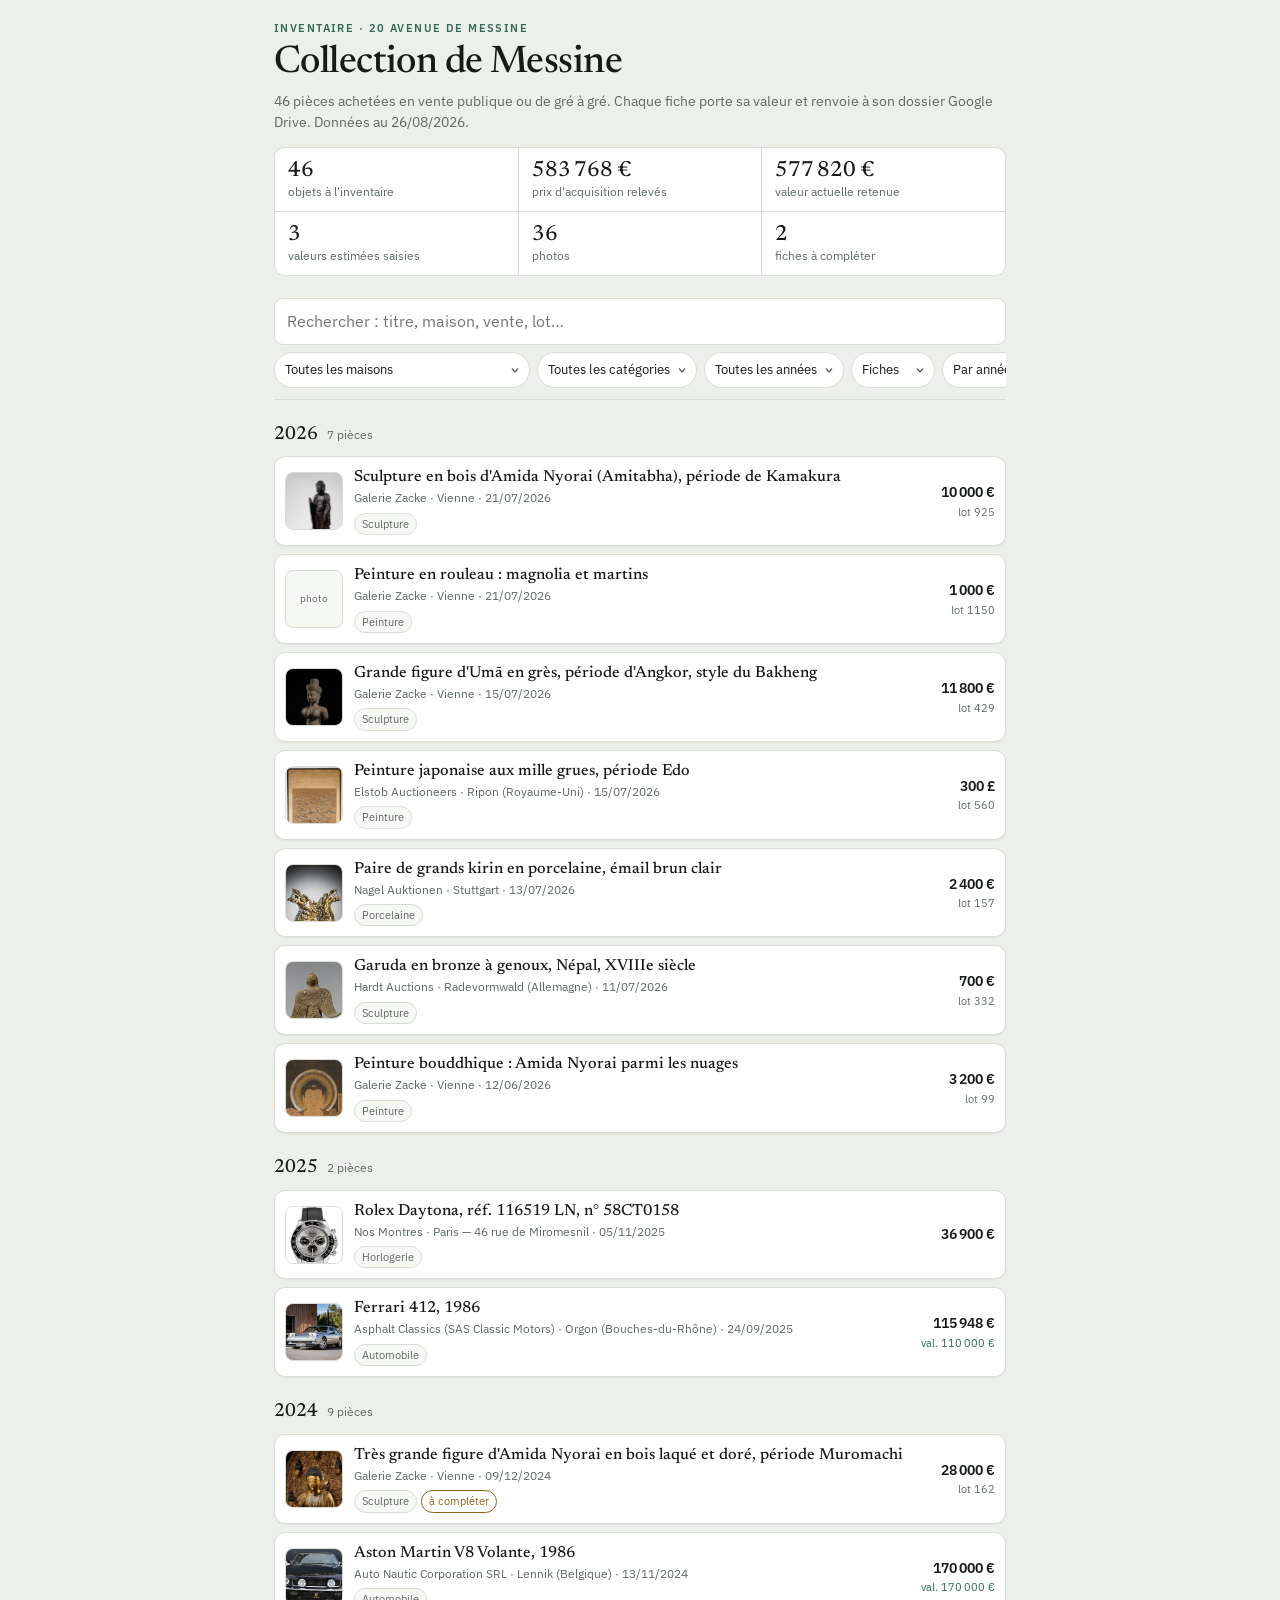
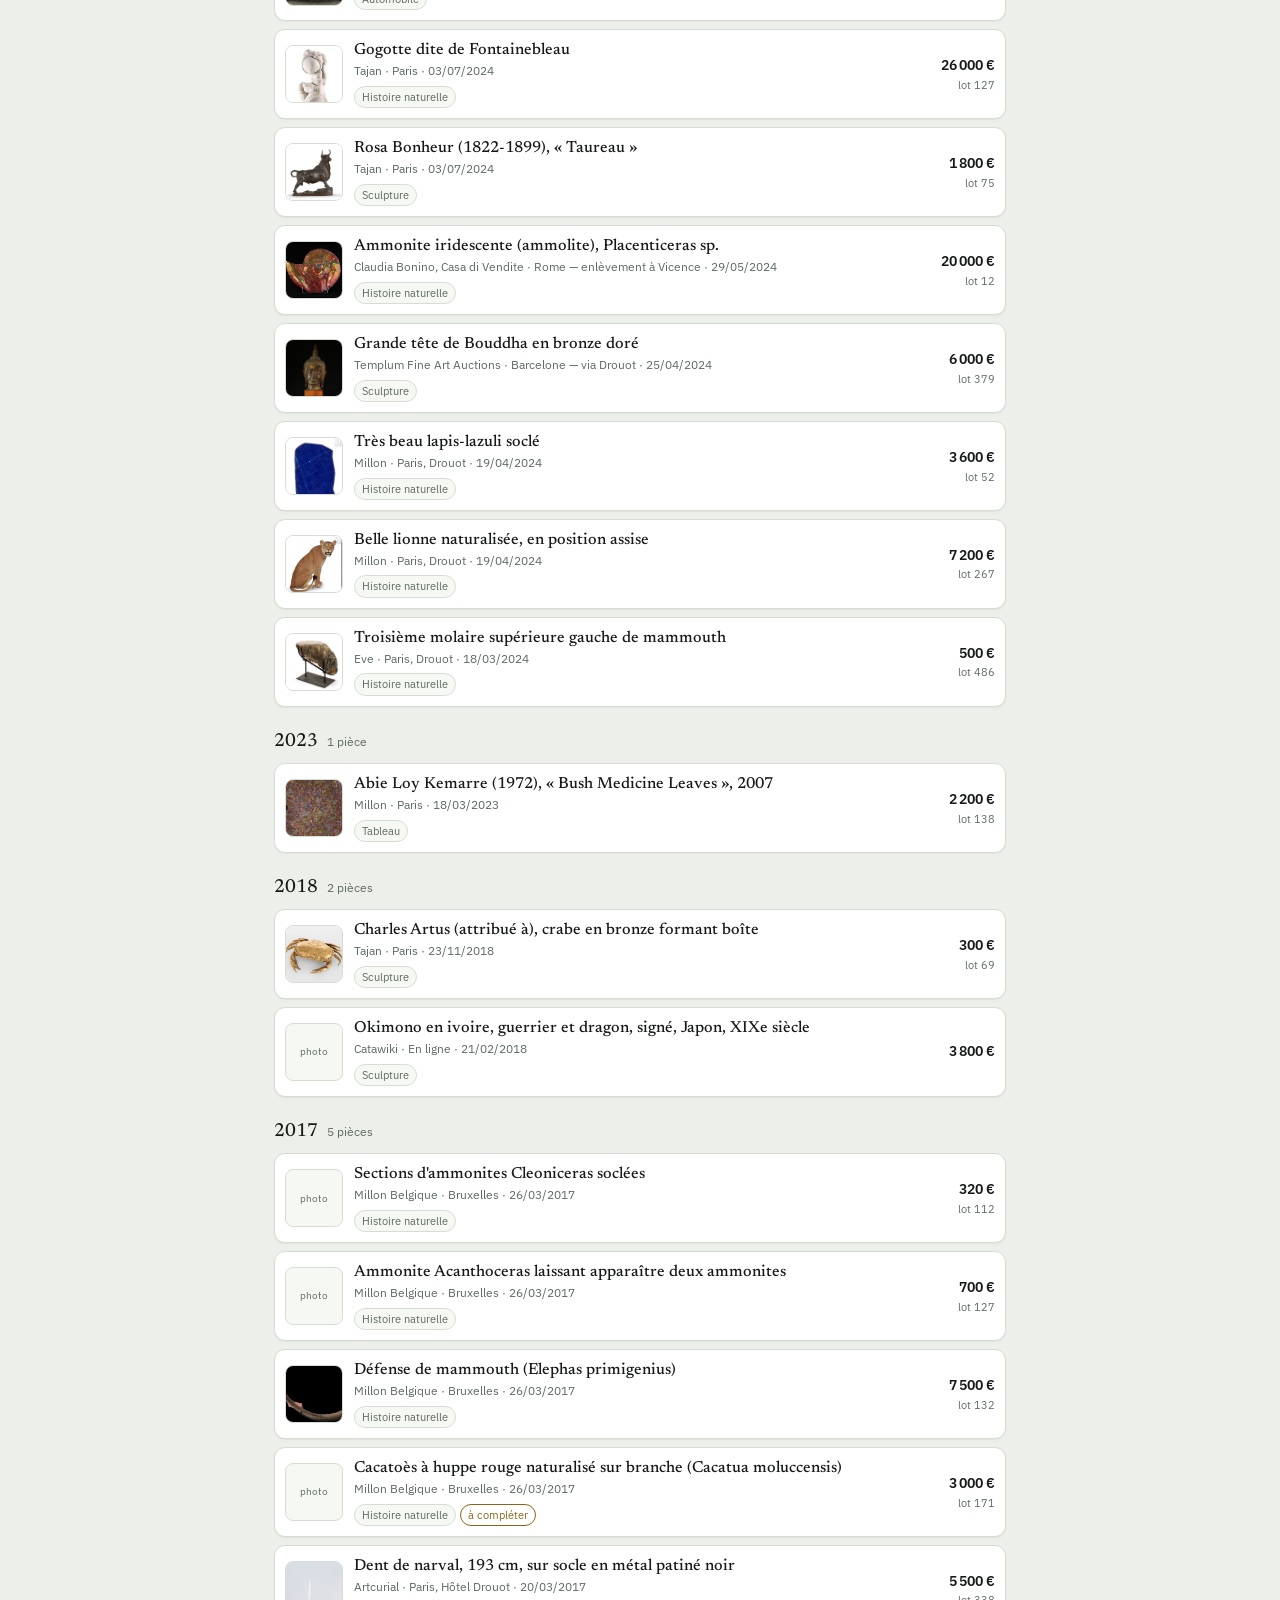
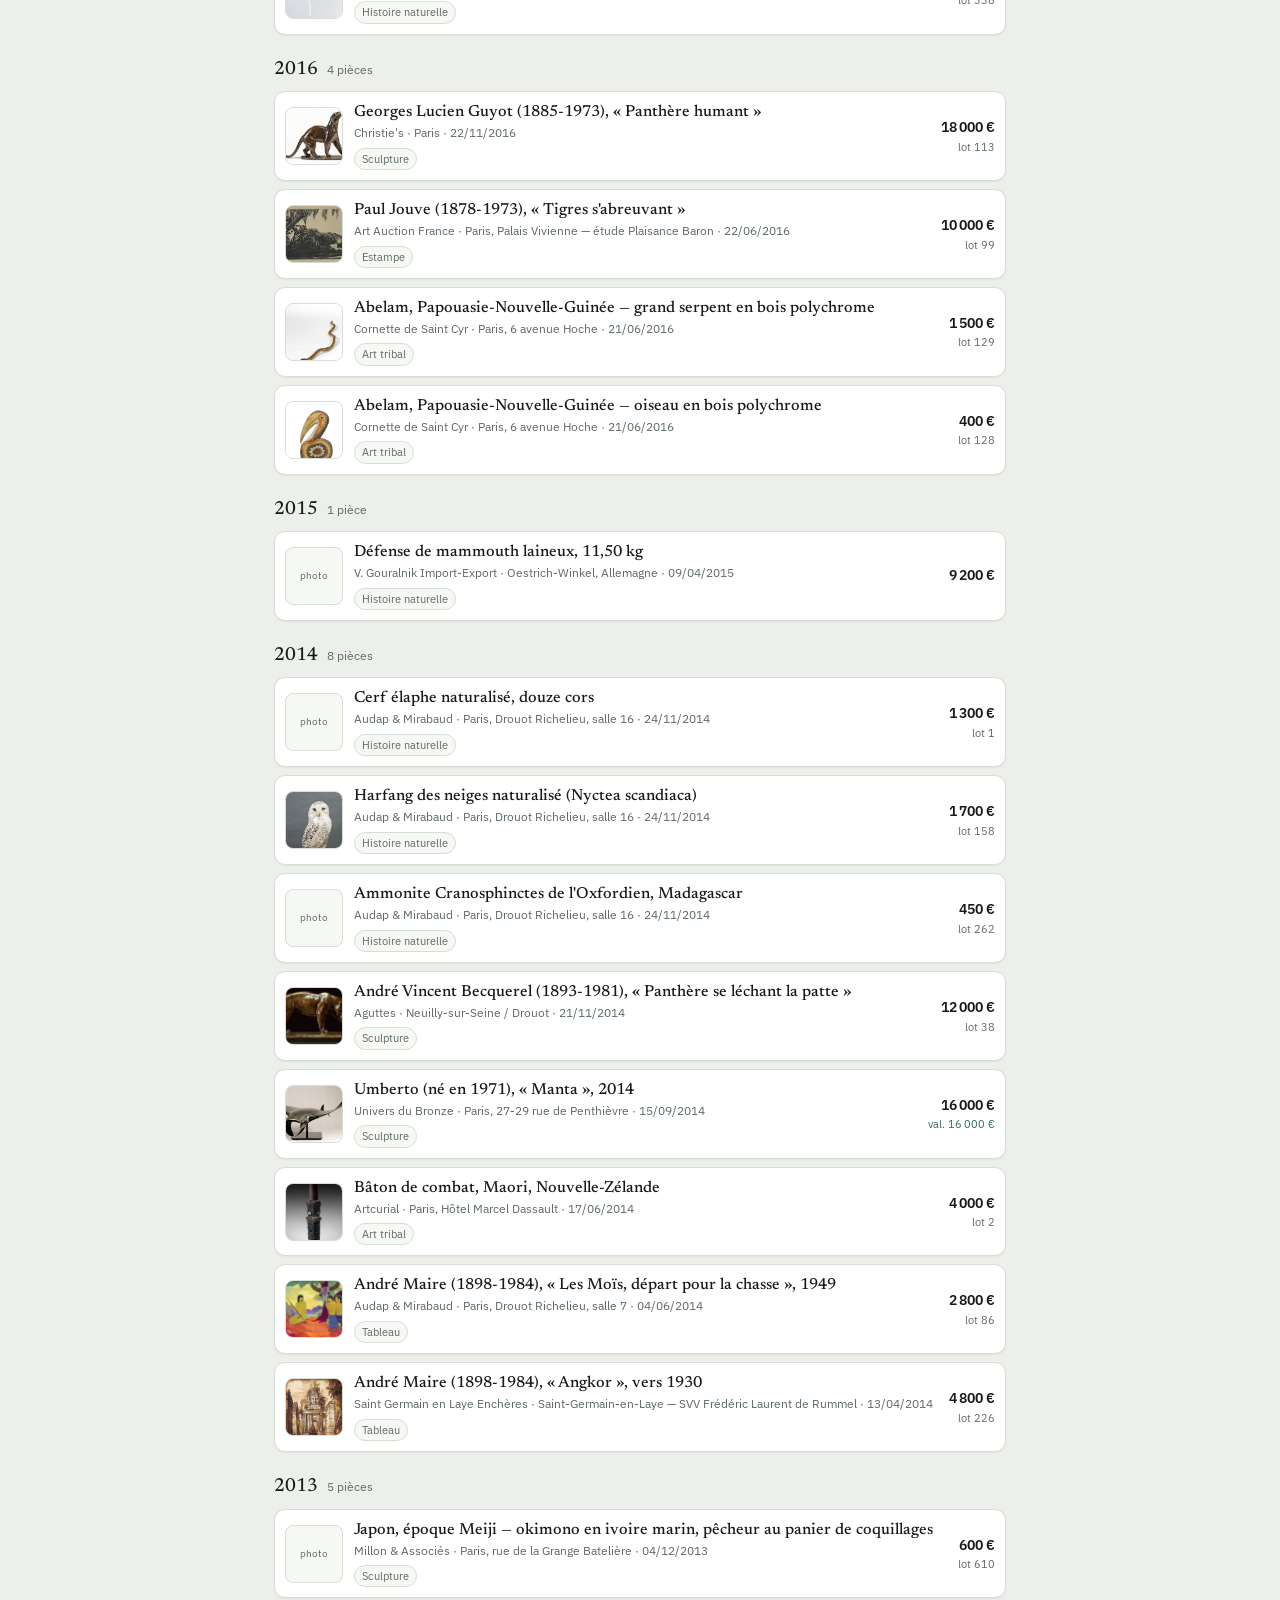
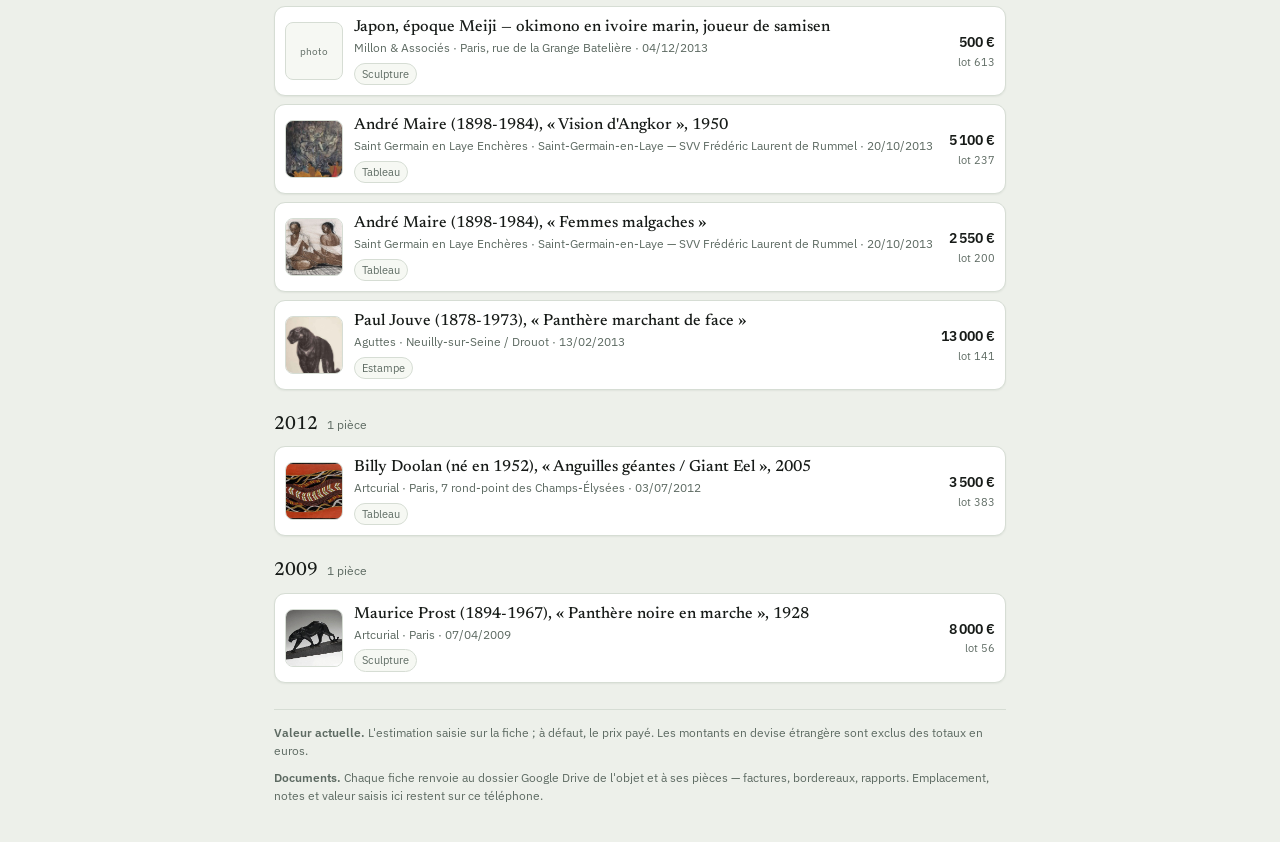
==== messine-android/app/src/main/assets/app.html @ b3b3fabb "Ajouter l'application Android de la Collection de Messine Réplique sur téléphone de l'inventaire pub" ====
<!doctype html>
<html lang="fr">
<head>
<meta charset="utf-8">
<meta name="viewport" content="width=device-width,initial-scale=1,viewport-fit=cover">
<title>Collection de Messine</title>
<link rel="stylesheet" href="fonts/fonts.css">
<style>
:root {
  --ground:#edf0ea; --surface:#fff; --surface-2:#f6f8f3; --ink:#171b18; --muted:#5d6a62;
  --line:#d6ddd4; --accent:#2f6b57; --accent-soft:#e2ece6; --flag:#8d6417;
  --shadow:0 1px 2px rgba(23,27,24,.06);
  --safe-t:env(safe-area-inset-top,0px); --safe-b:env(safe-area-inset-bottom,0px);
}
@media (prefers-color-scheme:dark){:root:not([data-theme="light"]){
  --ground:#111512; --surface:#191e1b; --surface-2:#1f2521; --ink:#e9eee9; --muted:#99a69d;
  --line:#2b332e; --accent:#83c1a4; --accent-soft:#22302a; --flag:#cb9c4f;
  --shadow:0 1px 2px rgba(0,0,0,.4);
}}
:root[data-theme="dark"]{
  --ground:#111512; --surface:#191e1b; --surface-2:#1f2521; --ink:#e9eee9; --muted:#99a69d;
  --line:#2b332e; --accent:#83c1a4; --accent-soft:#22302a; --flag:#cb9c4f;
  --shadow:0 1px 2px rgba(0,0,0,.4);
}
*{box-sizing:border-box;-webkit-tap-highlight-color:transparent}
html,body{overscroll-behavior-y:none}
body{
  margin:0;background:var(--ground);color:var(--ink);
  font-family:"IBM Plex Sans","Helvetica Neue",Arial,sans-serif;
  font-size:15px;line-height:1.55;-webkit-font-smoothing:antialiased;
}
.wrap{max-width:760px;margin:0 auto;padding:0 14px calc(28px + var(--safe-b))}

/* ---------- masthead ---------- */
header.masthead{padding:calc(20px + var(--safe-t)) 0 14px}
.eyebrow{font-size:11px;letter-spacing:.13em;text-transform:uppercase;color:var(--accent);margin:0 0 6px;font-weight:600}
h1{font-family:Newsreader,Georgia,serif;font-weight:500;font-size:clamp(27px,7.5vw,38px);
   line-height:1.06;letter-spacing:-.015em;margin:0;text-wrap:balance}
.standfirst{margin:8px 0 0;color:var(--muted);font-size:13.5px}

/* ---------- stats ---------- */
.stats{display:grid;grid-template-columns:repeat(2,1fr);gap:1px;background:var(--line);
       border:1px solid var(--line);border-radius:10px;overflow:hidden;margin-bottom:14px}
@media(min-width:560px){.stats{grid-template-columns:repeat(3,1fr)}}
.stat{background:var(--surface);padding:11px 13px}
.stat b{display:block;font-family:Newsreader,Georgia,serif;font-size:22px;font-weight:500;
        font-variant-numeric:tabular-nums;line-height:1.15}
.stat span{font-size:11.5px;color:var(--muted);display:block;line-height:1.35}

/* ---------- controls ---------- */
.controls{position:sticky;top:0;z-index:20;background:var(--ground);
          padding:8px 0 9px;margin-bottom:4px;border-bottom:1px solid var(--line)}
input[type="search"],select{font:inherit;font-size:16px;color:var(--ink);background:var(--surface);
  border:1px solid var(--line);border-radius:9px;padding:10px 12px;width:100%;
  -webkit-appearance:none;appearance:none}
input[type="search"]:focus,select:focus{outline:2px solid var(--accent);outline-offset:-1px}
.filters{display:flex;gap:7px;margin-top:7px;overflow-x:auto;scrollbar-width:none;padding-bottom:2px}
.filters::-webkit-scrollbar{display:none}
.filters select{width:auto;flex:0 0 auto;font-size:13px;padding:7px 26px 7px 10px;border-radius:999px;
  background-image:url("data:image/svg+xml;charset=utf8,%3Csvg xmlns='http://www.w3.org/2000/svg' viewBox='0 0 12 12'%3E%3Cpath d='M3 4.5L6 8l3-3.5' fill='none' stroke='%235d6a62' stroke-width='1.4'/%3E%3C/svg%3E");
  background-repeat:no-repeat;background-position:right 8px center;background-size:12px}
.filters select.on{border-color:var(--accent);color:var(--accent);font-weight:600}

/* ---------- groups + cards ---------- */
.group-head{display:flex;align-items:baseline;gap:9px;margin:20px 0 7px;
  font-family:Newsreader,Georgia,serif;font-weight:500;font-size:19px}
.group-head span{font-family:"IBM Plex Sans",sans-serif;font-size:11.5px;color:var(--muted);font-weight:400}
.list{display:grid;gap:8px}
.item{background:var(--surface);border:1px solid var(--line);border-radius:11px;
      box-shadow:var(--shadow);overflow:hidden}
.row{display:grid;grid-template-columns:58px 1fr auto;gap:11px;align-items:center;
     width:100%;text-align:left;background:none;border:0;padding:10px;font:inherit;color:inherit;cursor:pointer}
.row:active{background:var(--surface-2)}
.thumb{width:58px;height:58px;border-radius:8px;background:var(--surface-2);border:1px solid var(--line);
  display:grid;place-items:center;overflow:hidden;font-size:10px;color:var(--muted);flex:0 0 auto}
.thumb img{width:100%;height:100%;object-fit:cover;display:block}
.title{font-family:Newsreader,Georgia,serif;font-weight:500;font-size:16px;line-height:1.25;margin:0}
.line{margin:2px 0 0;font-size:12px;color:var(--muted)}
.chips{display:flex;flex-wrap:wrap;gap:4px;margin-top:5px}
.chip{font-size:10.5px;padding:2px 7px;border-radius:999px;background:var(--surface-2);
      border:1px solid var(--line);color:var(--muted);white-space:nowrap}
.chip.room{background:var(--accent-soft);border-color:transparent;color:var(--accent)}
.chip.todo{background:transparent;border-color:var(--flag);color:var(--flag)}
.chip.acq{background:var(--accent-soft);border-color:transparent;color:var(--accent)}
.price{text-align:right;font-variant-numeric:tabular-nums;font-weight:600;font-size:14px;white-space:nowrap}
.price small{display:block;font-weight:400;font-size:10.5px;color:var(--muted)}
.price small.estim{color:var(--accent)}
.empty{text-align:center;color:var(--muted);padding:34px 0;font-size:14px}

/* ---------- table ---------- */
.table-wrap{overflow-x:auto;border:1px solid var(--line);border-radius:10px;background:var(--surface)}
table.recap{border-collapse:collapse;width:100%;font-size:12.5px;min-width:660px}
table.recap th,table.recap td{padding:8px 10px;text-align:left;border-bottom:1px solid var(--line);vertical-align:top}
table.recap th{font-size:10.5px;text-transform:uppercase;letter-spacing:.06em;color:var(--muted);
  font-weight:600;background:var(--surface-2);position:sticky;top:0}
table.recap td.num,table.recap th.num{text-align:right;font-variant-numeric:tabular-nums;white-space:nowrap}
table.recap td.estim{color:var(--accent);font-weight:600}
table.recap td.src{color:var(--muted);font-size:11.5px}
table.recap tfoot td{font-weight:600;border-top:2px solid var(--line);border-bottom:0;background:var(--surface-2)}
.linklike{background:none;border:0;padding:0;font:inherit;color:var(--ink);text-align:left;
  text-decoration:underline;text-underline-offset:2px;cursor:pointer}

/* ---------- detail sheet ---------- */
.sheet{position:fixed;inset:0;z-index:50;background:var(--ground);display:flex;flex-direction:column;
       transform:translateY(100%);transition:transform .22s ease;visibility:hidden}
.sheet.open{transform:translateY(0);visibility:visible}
.sheet-bar{display:flex;align-items:center;gap:10px;padding:calc(8px + var(--safe-t)) 12px 8px;
  border-bottom:1px solid var(--line);background:var(--surface);flex:0 0 auto}
.sheet-bar button{background:none;border:0;font:inherit;color:var(--accent);font-size:15px;
  padding:7px 4px;cursor:pointer;font-weight:600}
.sheet-bar h2{font-family:Newsreader,Georgia,serif;font-weight:500;font-size:15px;margin:0;
  flex:1;overflow:hidden;text-overflow:ellipsis;white-space:nowrap}
.sheet-body{overflow-y:auto;-webkit-overflow-scrolling:touch;padding:14px 14px calc(34px + var(--safe-b));
  flex:1 1 auto}
.big-photo{border-radius:11px;overflow:hidden;border:1px solid var(--line);background:var(--surface-2);margin-bottom:13px}
.big-photo img{width:100%;display:block}
.detail-title{font-family:Newsreader,Georgia,serif;font-weight:500;font-size:22px;line-height:1.2;margin:0 0 4px}
.detail-sub{margin:0 0 12px;color:var(--muted);font-size:13px}
.notice{background:var(--surface);border:1px solid var(--line);border-left:3px solid var(--accent);
  border-radius:9px;padding:12px 13px;font-size:14px;line-height:1.6;margin:0 0 14px}
dl{display:grid;grid-template-columns:auto 1fr;gap:5px 12px;margin:0 0 14px;font-size:13.5px}
dt{color:var(--muted);font-size:11.5px;text-transform:uppercase;letter-spacing:.05em;
   font-weight:600;padding-top:2px;white-space:nowrap}
dd{margin:0}
h4{font-family:Newsreader,Georgia,serif;font-weight:500;font-size:16px;margin:0 0 8px}
.docs{display:grid;gap:7px;margin-bottom:14px}
.doc{display:flex;align-items:center;gap:9px;padding:11px 12px;border:1px solid var(--line);
  border-radius:9px;background:var(--surface);text-decoration:none;color:var(--ink);font-size:13.5px}
.doc:active{background:var(--surface-2)}
.doc.primary{border-color:var(--accent);color:var(--accent);font-weight:600}
.doc .kind{font-size:10.5px;color:var(--muted);text-transform:uppercase;letter-spacing:.05em;
  flex:0 0 auto;padding:2px 7px;border:1px solid var(--line);border-radius:999px}
.doc .label{flex:1;overflow:hidden;text-overflow:ellipsis;white-space:nowrap}
.doc .arrow{color:var(--muted);flex:0 0 auto}
.fields{display:grid;gap:11px;background:var(--surface);border:1px solid var(--line);
  border-radius:10px;padding:13px;margin-top:4px}
.fields label{display:block;font-size:11.5px;text-transform:uppercase;letter-spacing:.05em;
  color:var(--muted);font-weight:600;margin-bottom:4px}
.fields input,.fields textarea{font:inherit;font-size:16px;width:100%;color:var(--ink);
  background:var(--surface-2);border:1px solid var(--line);border-radius:8px;padding:9px 11px}
.fields textarea{min-height:70px;resize:vertical}
.saved{font-size:11.5px;color:var(--accent);height:14px}
footer{margin-top:26px;padding-top:14px;border-top:1px solid var(--line);color:var(--muted);font-size:12px}
footer p{margin:0 0 8px}
</style>
</head>
<body>

<div class="wrap">
  <header class="masthead">
    <p class="eyebrow">Inventaire · 20 avenue de Messine</p>
    <h1>Collection de Messine</h1>
    <p class="standfirst" id="standfirst">Chargement…</p>
  </header>

  <div class="stats" id="stats"></div>

  <div class="controls">
    <input type="search" id="q" placeholder="Rechercher : titre, maison, vente, lot…" autocomplete="off">
    <div class="filters">
      <select id="house"><option value="">Toutes les maisons</option></select>
      <select id="category"><option value="">Toutes les catégories</option></select>
      <select id="year"><option value="">Toutes les années</option></select>
      <select id="viewMode">
        <option value="cards">Fiches</option>
        <option value="table">Tableau</option>
      </select>
      <select id="groupBy">
        <option value="year">Par année</option>
        <option value="room">Par emplacement</option>
        <option value="house">Par maison</option>
      </select>
    </div>
  </div>

  <div id="list"></div>
  <p class="empty" id="empty" hidden>Aucune pièce ne correspond à cette recherche.</p>

  <footer>
    <p><strong>Valeur actuelle.</strong> L'estimation saisie sur la fiche ; à défaut, le prix payé.
    Les montants en devise étrangère sont exclus des totaux en euros.</p>
    <p><strong>Documents.</strong> Chaque fiche renvoie au dossier Google Drive de l'objet et à ses
    pièces — factures, bordereaux, rapports. Emplacement, notes et valeur saisis ici restent sur ce téléphone.</p>
  </footer>
</div>

<div class="sheet" id="sheet" role="dialog" aria-modal="true">
  <div class="sheet-bar">
    <button type="button" id="sheetClose">‹ Retour</button>
    <h2 id="sheetTitle"></h2>
  </div>
  <div class="sheet-body" id="sheetBody"></div>
</div>

<script>
(function () {
  "use strict";
  var ITEMS = [], LOCAL_KEY = "messine-collection-local", localOnly = {}, openId = null;

  try { localOnly = JSON.parse(localStorage.getItem(LOCAL_KEY)) || {}; } catch (e) { localOnly = {}; }
  function persist() {
    try { localStorage.setItem(LOCAL_KEY, JSON.stringify(localOnly)); } catch (e) {}
  }

  function el(tag, cls, text) {
    var n = document.createElement(tag);
    if (cls) n.className = cls;
    if (text != null) n.textContent = text;
    return n;
  }
  function stripTags(s) { return String(s == null ? "" : s).replace(/<[^>]+>/g, ""); }
  function yearOf(i) { return (i.saleDate || "").slice(0, 4); }

  var ACQ = { achat: "Achat", heritage: "Héritage", don: "Don" };
  function acqOf(i) { return i.acquisition || "achat"; }

  function view(i) {
    var o = localOnly[i.id] || {};
    return {
      location: o.location != null ? o.location : (i.location || ""),
      notes: o.notes != null ? o.notes : (i.notes || ""),
      value: o.value != null ? o.value : (i.value != null ? i.value : ""),
      valueSource: o.valueSource != null ? o.valueSource : (i.valueSource || ""),
      valueDate: o.valueDate != null ? o.valueDate : (i.valueDate || "")
    };
  }

  // Valeur retenue : l'estimation saisie si elle existe, sinon le prix payé.
  function currentValue(i, v) {
    var raw = v.value;
    if (raw !== "" && raw != null && !isNaN(Number(raw))) {
      return { amount: Number(raw), currency: "EUR", basis: "estimation",
               source: v.valueSource || "", date: v.valueDate || "" };
    }
    if (i.price != null) {
      return { amount: i.price, currency: i.currency || "EUR", basis: "achat",
               source: "prix d'adjudication", date: i.saleDate || "" };
    }
    return { amount: null, currency: null, basis: null, source: "", date: "" };
  }
  function fmtMoney(amount, currency) {
    if (amount == null) return "—";
    return amount.toLocaleString("fr-FR") + (currency === "GBP" ? " £" : " €");
  }
  function money(i) {
    if (i.price == null) return { main: "—", sub: "" };
    var sym = i.currency === "GBP" ? " £" : " €";
    return { main: i.price.toLocaleString("fr-FR") + sym, sub: i.lot ? "lot " + i.lot : "" };
  }
  function frDate(d) {
    if (!d) return "—";
    var p = d.split("-");
    return p.length === 3 ? p[2] + "/" + p[1] + "/" + p[0] : d;
  }

  function fillSelect(id, values) {
    var s = document.getElementById(id);
    values.filter(Boolean).sort(function (a, b) { return a.localeCompare(b, "fr"); })
      .forEach(function (v) {
        var o = document.createElement("option");
        o.value = v; o.textContent = v;
        s.appendChild(o);
      });
  }
  function unique(fn) {
    var seen = {}, out = [];
    ITEMS.forEach(function (i) {
      var v = fn(i);
      if (v && !seen[v]) { seen[v] = 1; out.push(v); }
    });
    return out;
  }

  function renderStats() {
    var spent = 0, valeur = 0, estimes = 0, todo = 0, photos = 0, rooms = {}, nRooms = 0;
    ITEMS.forEach(function (i) {
      if (i.price != null && i.currency === "EUR") spent += i.price;
      var v = view(i), cur = currentValue(i, v);
      if (cur.amount != null && (cur.currency || "EUR") === "EUR") valeur += cur.amount;
      if (cur.basis === "estimation") estimes++;
      if (v.location && !rooms[v.location]) { rooms[v.location] = 1; nRooms++; }
      if (i.confidence === "a_verifier") todo++;
      if (i.photo) photos++;
    });
    var box = document.getElementById("stats");
    box.innerHTML = "";
    [[ITEMS.length, "objets à l'inventaire"],
     [spent.toLocaleString("fr-FR") + " €", "prix d'acquisition relevés"],
     [valeur.toLocaleString("fr-FR") + " €", "valeur actuelle retenue"],
     [estimes, estimes > 1 ? "valeurs estimées saisies" : "valeur estimée saisie"],
     [photos, photos > 1 ? "photos" : "photo"],
     [todo, "fiches à compléter"]
    ].forEach(function (pair) {
      var s = el("div", "stat");
      s.appendChild(el("b", null, String(pair[0])));
      s.appendChild(el("span", null, pair[1]));
      box.appendChild(s);
    });
  }

  function markActive() {
    ["house", "category", "year"].forEach(function (id) {
      var s = document.getElementById(id);
      s.classList.toggle("on", !!s.value);
    });
  }

  function render() {
    renderStats();
    markActive();
    var q = document.getElementById("q").value.trim().toLowerCase();
    var house = document.getElementById("house").value;
    var category = document.getElementById("category").value;
    var year = document.getElementById("year").value;
    var viewMode = document.getElementById("viewMode").value;
    var groupBy = document.getElementById("groupBy").value;
    document.getElementById("groupBy").style.display = viewMode === "table" ? "none" : "";

    var rows = ITEMS.filter(function (i) {
      var v = view(i);
      if (house && i.house !== house) return false;
      if (category && i.category !== category) return false;
      if (year && yearOf(i) !== year) return false;
      if (!q) return true;
      var hay = [stripTags(i.title), i.house, i.sale, i.lot, i.origin, i.invoiceRef,
                 v.location, v.notes, v.valueSource, ACQ[acqOf(i)]]
        .filter(Boolean).join(" ").toLowerCase();
      return hay.indexOf(q) !== -1;
    }).sort(function (a, b) { return (b.saleDate || "").localeCompare(a.saleDate || ""); });

    var list = document.getElementById("list");
    list.innerHTML = "";
    document.getElementById("empty").hidden = rows.length > 0;
    if (viewMode === "table") { renderTable(rows, list); return; }

    var groups = {}, order = [];
    rows.forEach(function (i) {
      var key = groupBy === "year" ? (yearOf(i) || "Sans date")
        : groupBy === "house" ? i.house
        : (view(i).location || "Sans emplacement");
      if (!groups[key]) { groups[key] = []; order.push(key); }
      groups[key].push(i);
    });
    if (groupBy === "year") order.sort().reverse();
    else order.sort(function (a, b) {
      if (a === "Sans emplacement") return 1;
      if (b === "Sans emplacement") return -1;
      return a.localeCompare(b, "fr");
    });

    order.forEach(function (k) {
      var head = el("h2", "group-head", k);
      head.appendChild(el("span", null, groups[k].length + " pièce" + (groups[k].length > 1 ? "s" : "")));
      list.appendChild(head);
      var box = el("div", "list");
      groups[k].forEach(function (i) { box.appendChild(itemNode(i)); });
      list.appendChild(box);
    });
  }

  function renderTable(rows, list) {
    var wrap = el("div", "table-wrap");
    var t = document.createElement("table");
    t.className = "recap";
    var head = document.createElement("thead"), hr = document.createElement("tr");
    ["Objet", "Maison / provenance", "Date", "Prix d'achat", "Valeur actuelle",
     "Source de la valeur", "Emplacement"].forEach(function (h, k) {
      hr.appendChild(el("th", (k === 3 || k === 4) ? "num" : null, h));
    });
    head.appendChild(hr); t.appendChild(head);

    var body = document.createElement("tbody");
    var totalAchat = 0, totalValeur = 0, horsEuro = 0;
    rows.forEach(function (i) {
      var v = view(i), cur = currentValue(i, v), tr = document.createElement("tr");
      var tdTitle = document.createElement("td");
      var a = el("button", "linklike", stripTags(i.title));
      a.type = "button";
      a.addEventListener("click", function () { openSheet(i); });
      tdTitle.appendChild(a); tr.appendChild(tdTitle);
      tr.appendChild(el("td", null, i.house + (i.city ? " · " + i.city : "")));
      tr.appendChild(el("td", null, frDate(i.saleDate)));
      tr.appendChild(el("td", "num", i.price != null ? fmtMoney(i.price, i.currency) : "—"));
      tr.appendChild(el("td", "num" + (cur.basis === "estimation" ? " estim" : ""),
                        fmtMoney(cur.amount, cur.currency)));
      tr.appendChild(el("td", "src", cur.basis === "estimation"
        ? (cur.source || "source non renseignée") + (cur.date ? " · " + cur.date : "")
        : (cur.basis ? "prix d'adjudication" : "à estimer")));
      tr.appendChild(el("td", null, v.location || "—"));
      if (i.price != null && (i.currency || "EUR") === "EUR") totalAchat += i.price;
      if (cur.amount != null) {
        if ((cur.currency || "EUR") === "EUR") totalValeur += cur.amount; else horsEuro++;
      }
      body.appendChild(tr);
    });
    t.appendChild(body);

    var foot = document.createElement("tfoot"), fr = document.createElement("tr");
    fr.appendChild(el("td", null, rows.length + " objet" + (rows.length > 1 ? "s" : "")));
    fr.appendChild(el("td", null, ""));
    fr.appendChild(el("td", null, "Totaux €"));
    fr.appendChild(el("td", "num", fmtMoney(totalAchat, "EUR")));
    fr.appendChild(el("td", "num", fmtMoney(totalValeur, "EUR")));
    fr.appendChild(el("td", "src", horsEuro ? horsEuro + " objet(s) en devise étrangère exclus" : ""));
    fr.appendChild(el("td", null, ""));
    foot.appendChild(fr); t.appendChild(foot);
    wrap.appendChild(t); list.appendChild(wrap);
  }

  function itemNode(i) {
    var v = view(i);
    var wrap = el("article", "item");
    wrap.setAttribute("data-id", i.id);
    var row = el("button", "row");
    row.type = "button";

    var thumb = el("div", "thumb");
    if (i.photo) {
      var img = document.createElement("img");
      img.src = i.photo;
      img.alt = stripTags(i.title);
      img.loading = "lazy";
      thumb.appendChild(img);
    } else { thumb.textContent = "photo"; }

    var mid = el("div");
    mid.appendChild(el("h3", "title", stripTags(i.title)));
    mid.appendChild(el("p", "line", i.house + " · " + i.city + " · " + frDate(i.saleDate)));
    var chips = el("div", "chips");
    chips.appendChild(el("span", "chip", i.category));
    var acqKey = acqOf(i);
    if (acqKey !== "achat") chips.appendChild(el("span", "chip acq", ACQ[acqKey]));
    if (v.location) chips.appendChild(el("span", "chip room", v.location));
    if (i.confidence === "a_verifier") chips.appendChild(el("span", "chip todo", "à compléter"));
    mid.appendChild(chips);

    var m = money(i), cur = currentValue(i, v);
    var price = el("div", "price", m.main);
    if (m.sub) price.appendChild(el("small", null, m.sub));
    if (cur.basis === "estimation") {
      price.appendChild(el("small", "estim", "val. " + fmtMoney(cur.amount, cur.currency)));
    }

    row.appendChild(thumb); row.appendChild(mid); row.appendChild(price);
    row.addEventListener("click", function () { openSheet(i); });
    wrap.appendChild(row);
    return wrap;
  }

  /* ---------- fiche détaillée ---------- */

  function docLink(href, kind, label, primary) {
    var a = el("a", "doc" + (primary ? " primary" : ""));
    a.href = href;
    a.target = "_blank";
    a.rel = "noopener";
    if (kind) a.appendChild(el("span", "kind", kind));
    a.appendChild(el("span", "label", label));
    a.appendChild(el("span", "arrow", "→"));
    return a;
  }

  function buildDetail(i) {
    var v = view(i), cur = currentValue(i, v);
    var d = document.createDocumentFragment();

    if (i.photo) {
      var box = el("div", "big-photo");
      var img = document.createElement("img");
      img.src = i.photo; img.alt = stripTags(i.title);
      box.appendChild(img); d.appendChild(box);
    }

    d.appendChild(el("h3", "detail-title", stripTags(i.title)));
    d.appendChild(el("p", "detail-sub", i.house + " · " + i.city + " · " + frDate(i.saleDate)));
    if (i.notice) d.appendChild(el("p", "notice", i.notice));

    var dl = document.createElement("dl");
    [["Origine", ACQ[acqOf(i)] + (i.acquisitionNote ? " — " + i.acquisitionNote : "")],
     ["Vente", i.sale], ["Date", frDate(i.saleDate)], ["Lot", i.lot],
     ["Prix", money(i).main], ["Détail du prix", i.priceNote], ["Facture", i.invoiceRef],
     ["Note de facture", i.invoiceNote],
     ["Description", i.origin && i.origin !== "—" ? i.origin : null],
     ["Livraison", i.delivery],
     ["Analyse scientifique", i.science],
     ["Valeur retenue", cur.amount != null
        ? fmtMoney(cur.amount, cur.currency) + (cur.basis === "estimation" ? " (estimation)" : " (prix payé)")
        : null],
     ["À faire", i.todo]
    ].forEach(function (pair) {
      if (!pair[1] || pair[1] === "—") return;
      dl.appendChild(el("dt", null, pair[0]));
      dl.appendChild(el("dd", null, pair[1]));
    });
    d.appendChild(dl);

    if (i.driveUrl || (i.driveDocs && i.driveDocs.length) || i.lotUrl || i.thread || i.reportUrl) {
      d.appendChild(el("h4", null, "Documents"));
      var docs = el("div", "docs");
      if (i.driveUrl) docs.appendChild(docLink(i.driveUrl, "Drive", "Dossier de l'objet", true));
      (i.driveDocs || []).forEach(function (f) {
        docs.appendChild(docLink(f.url, f.kind || "Doc", f.label || "Document", false));
      });
      if (i.reportUrl) docs.appendChild(docLink(i.reportUrl, "PDF", "Rapport scientifique complet", false));
      if (i.lotUrl) docs.appendChild(docLink(i.lotUrl, "Lot", "Fiche du lot chez la maison de vente", false));
      if (i.thread) {
        docs.appendChild(docLink("https://mail.google.com/mail/u/0/#all/" + i.thread,
                                 "Gmail", "Fil de courriel d'origine", false));
      }
      d.appendChild(docs);
    }

    /* champs personnels, conservés sur le téléphone */
    var fields = el("div", "fields");
    var saved = el("div", "saved");

    function bind(node, key, parse) {
      node.addEventListener("input", function () {
        var o = localOnly[i.id] || (localOnly[i.id] = {});
        o[key] = parse ? parse(node.value) : node.value;
        persist();
        saved.textContent = "Enregistré sur ce téléphone";
        clearTimeout(bind._t);
        bind._t = setTimeout(function () { saved.textContent = ""; }, 1600);
        renderStats();
      });
    }

    var g1 = el("div");
    var l1 = el("label", null, "Emplacement dans l'appartement");
    l1.setAttribute("for", "loc-" + i.id);
    var loc = document.createElement("input");
    loc.type = "text"; loc.id = "loc-" + i.id; loc.value = v.location;
    loc.placeholder = "Salon, bureau, entrée…";
    bind(loc, "location");
    g1.appendChild(l1); g1.appendChild(loc); fields.appendChild(g1);

    var g2 = el("div");
    var l2 = el("label", null, "Valeur actuelle estimée (€)");
    l2.setAttribute("for", "val-" + i.id);
    var val = document.createElement("input");
    val.type = "number"; val.inputMode = "decimal"; val.id = "val-" + i.id;
    val.value = v.value === "" ? "" : v.value;
    val.placeholder = "à défaut, le prix payé";
    bind(val, "value", function (s) { return s === "" ? "" : s; });
    g2.appendChild(l2); g2.appendChild(val); fields.appendChild(g2);

    var g3 = el("div");
    var l3 = el("label", null, "Source de la valeur");
    l3.setAttribute("for", "vs-" + i.id);
    var vs = document.createElement("input");
    vs.type = "text"; vs.id = "vs-" + i.id; vs.value = v.valueSource;
    vs.placeholder = "expertise, comparable, assurance…";
    bind(vs, "valueSource");
    g3.appendChild(l3); g3.appendChild(vs); fields.appendChild(g3);

    var g4 = el("div");
    var l4 = el("label", null, "Notes");
    l4.setAttribute("for", "no-" + i.id);
    var no = document.createElement("textarea");
    no.id = "no-" + i.id; no.value = v.notes;
    no.placeholder = "état, restauration, provenance…";
    bind(no, "notes");
    g4.appendChild(l4); g4.appendChild(no); fields.appendChild(g4);

    fields.appendChild(saved);
    d.appendChild(el("h4", null, "Mes annotations"));
    d.appendChild(fields);
    return d;
  }

  var sheet = document.getElementById("sheet");
  var sheetBody = document.getElementById("sheetBody");
  var sheetTitle = document.getElementById("sheetTitle");

  function openSheet(i) {
    openId = i.id;
    sheetTitle.textContent = stripTags(i.title);
    sheetBody.innerHTML = "";
    sheetBody.appendChild(buildDetail(i));
    sheetBody.scrollTop = 0;
    sheet.classList.add("open");
    document.body.style.overflow = "hidden";
    if (location.hash !== "#fiche") location.hash = "fiche";
  }
  function closeSheet() {
    if (!sheet.classList.contains("open")) return;
    openId = null;
    sheet.classList.remove("open");
    document.body.style.overflow = "";
    render();
    if (location.hash === "#fiche") history.back();
  }
  document.getElementById("sheetClose").addEventListener("click", closeSheet);
  window.addEventListener("hashchange", function () {
    if (location.hash !== "#fiche" && sheet.classList.contains("open")) {
      openId = null;
      sheet.classList.remove("open");
      document.body.style.overflow = "";
      render();
    }
  });
  // Le bouton retour d'Android ferme la fiche (voir MainActivity).
  window.messineCloseSheet = function () {
    if (sheet.classList.contains("open")) { closeSheet(); return true; }
    return false;
  };

  ["q", "house", "category", "year", "viewMode", "groupBy"].forEach(function (id) {
    document.getElementById(id).addEventListener(id === "q" ? "input" : "change", render);
  });

  fetch("collection.json")
    .then(function (r) { return r.json(); })
    .then(function (state) {
      ITEMS = state.items || [];
      document.getElementById("standfirst").textContent =
        ITEMS.length + " pièces achetées en vente publique ou de gré à gré. "
        + "Chaque fiche porte sa valeur et renvoie à son dossier Google Drive. "
        + "Données au " + frDate(state.updated) + ".";
      fillSelect("house", unique(function (i) { return i.house; }));
      fillSelect("category", unique(function (i) { return i.category; }));
      fillSelect("year", unique(yearOf));
      render();
    })
    .catch(function (e) {
      document.getElementById("standfirst").textContent = "Impossible de charger l'inventaire : " + e;
    });
})();
</script>
</body>
</html>
---- messine-android/app/src/main/assets/fonts/fonts.css ----
@font-face {
  font-family: 'IBM Plex Sans';
  font-style: normal;
  font-weight: 400;
  font-stretch: 100%;
  font-display: swap;
  src: url(IBMPlexSans-400-latin-ext.woff2) format('woff2');
  unicode-range: U+0100-02BA, U+02BD-02C5, U+02C7-02CC, U+02CE-02D7, U+02DD-02FF, U+0304, U+0308, U+0329, U+1D00-1DBF, U+1E00-1E9F, U+1EF2-1EFF, U+2020, U+20A0-20AB, U+20AD-20C0, U+2113, U+2C60-2C7F, U+A720-A7FF;
}
@font-face {
  font-family: 'IBM Plex Sans';
  font-style: normal;
  font-weight: 400;
  font-stretch: 100%;
  font-display: swap;
  src: url(IBMPlexSans-400-latin.woff2) format('woff2');
  unicode-range: U+0000-00FF, U+0131, U+0152-0153, U+02BB-02BC, U+02C6, U+02DA, U+02DC, U+0304, U+0308, U+0329, U+2000-206F, U+20AC, U+2122, U+2191, U+2193, U+2212, U+2215, U+FEFF, U+FFFD;
}
@font-face {
  font-family: 'IBM Plex Sans';
  font-style: normal;
  font-weight: 500;
  font-stretch: 100%;
  font-display: swap;
  src: url(IBMPlexSans-500-latin-ext.woff2) format('woff2');
  unicode-range: U+0100-02BA, U+02BD-02C5, U+02C7-02CC, U+02CE-02D7, U+02DD-02FF, U+0304, U+0308, U+0329, U+1D00-1DBF, U+1E00-1E9F, U+1EF2-1EFF, U+2020, U+20A0-20AB, U+20AD-20C0, U+2113, U+2C60-2C7F, U+A720-A7FF;
}
@font-face {
  font-family: 'IBM Plex Sans';
  font-style: normal;
  font-weight: 500;
  font-stretch: 100%;
  font-display: swap;
  src: url(IBMPlexSans-500-latin.woff2) format('woff2');
  unicode-range: U+0000-00FF, U+0131, U+0152-0153, U+02BB-02BC, U+02C6, U+02DA, U+02DC, U+0304, U+0308, U+0329, U+2000-206F, U+20AC, U+2122, U+2191, U+2193, U+2212, U+2215, U+FEFF, U+FFFD;
}
@font-face {
  font-family: 'IBM Plex Sans';
  font-style: normal;
  font-weight: 600;
  font-stretch: 100%;
  font-display: swap;
  src: url(IBMPlexSans-600-latin-ext.woff2) format('woff2');
  unicode-range: U+0100-02BA, U+02BD-02C5, U+02C7-02CC, U+02CE-02D7, U+02DD-02FF, U+0304, U+0308, U+0329, U+1D00-1DBF, U+1E00-1E9F, U+1EF2-1EFF, U+2020, U+20A0-20AB, U+20AD-20C0, U+2113, U+2C60-2C7F, U+A720-A7FF;
}
@font-face {
  font-family: 'IBM Plex Sans';
  font-style: normal;
  font-weight: 600;
  font-stretch: 100%;
  font-display: swap;
  src: url(IBMPlexSans-600-latin.woff2) format('woff2');
  unicode-range: U+0000-00FF, U+0131, U+0152-0153, U+02BB-02BC, U+02C6, U+02DA, U+02DC, U+0304, U+0308, U+0329, U+2000-206F, U+20AC, U+2122, U+2191, U+2193, U+2212, U+2215, U+FEFF, U+FFFD;
}
@font-face {
  font-family: 'Newsreader';
  font-style: normal;
  font-weight: 400;
  font-display: swap;
  src: url(Newsreader-400-latin-ext.woff2) format('woff2');
  unicode-range: U+0100-02BA, U+02BD-02C5, U+02C7-02CC, U+02CE-02D7, U+02DD-02FF, U+0304, U+0308, U+0329, U+1D00-1DBF, U+1E00-1E9F, U+1EF2-1EFF, U+2020, U+20A0-20AB, U+20AD-20C0, U+2113, U+2C60-2C7F, U+A720-A7FF;
}
@font-face {
  font-family: 'Newsreader';
  font-style: normal;
  font-weight: 400;
  font-display: swap;
  src: url(Newsreader-400-latin.woff2) format('woff2');
  unicode-range: U+0000-00FF, U+0131, U+0152-0153, U+02BB-02BC, U+02C6, U+02DA, U+02DC, U+0304, U+0308, U+0329, U+2000-206F, U+20AC, U+2122, U+2191, U+2193, U+2212, U+2215, U+FEFF, U+FFFD;
}
@font-face {
  font-family: 'Newsreader';
  font-style: normal;
  font-weight: 500;
  font-display: swap;
  src: url(Newsreader-500-latin-ext.woff2) format('woff2');
  unicode-range: U+0100-02BA, U+02BD-02C5, U+02C7-02CC, U+02CE-02D7, U+02DD-02FF, U+0304, U+0308, U+0329, U+1D00-1DBF, U+1E00-1E9F, U+1EF2-1EFF, U+2020, U+20A0-20AB, U+20AD-20C0, U+2113, U+2C60-2C7F, U+A720-A7FF;
}
@font-face {
  font-family: 'Newsreader';
  font-style: normal;
  font-weight: 500;
  font-display: swap;
  src: url(Newsreader-500-latin.woff2) format('woff2');
  unicode-range: U+0000-00FF, U+0131, U+0152-0153, U+02BB-02BC, U+02C6, U+02DA, U+02DC, U+0304, U+0308, U+0329, U+2000-206F, U+20AC, U+2122, U+2191, U+2193, U+2212, U+2215, U+FEFF, U+FFFD;
}
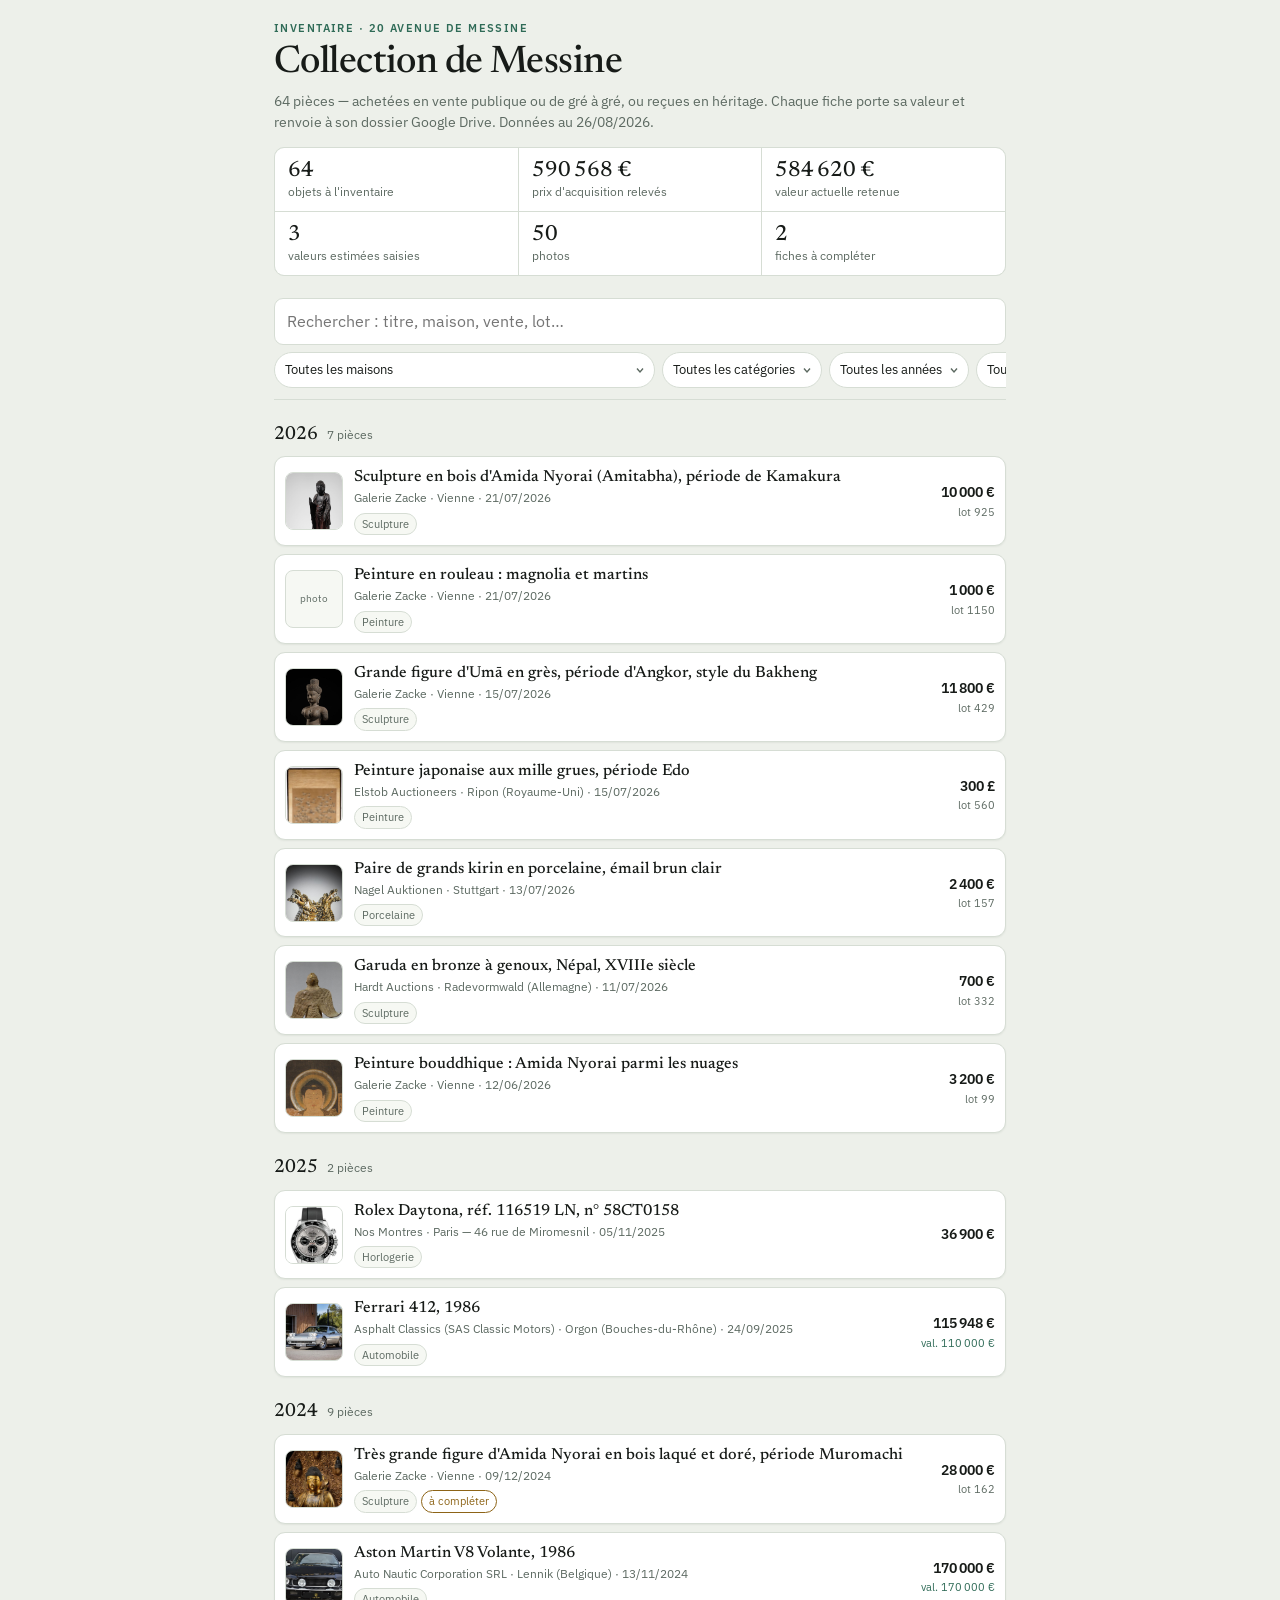
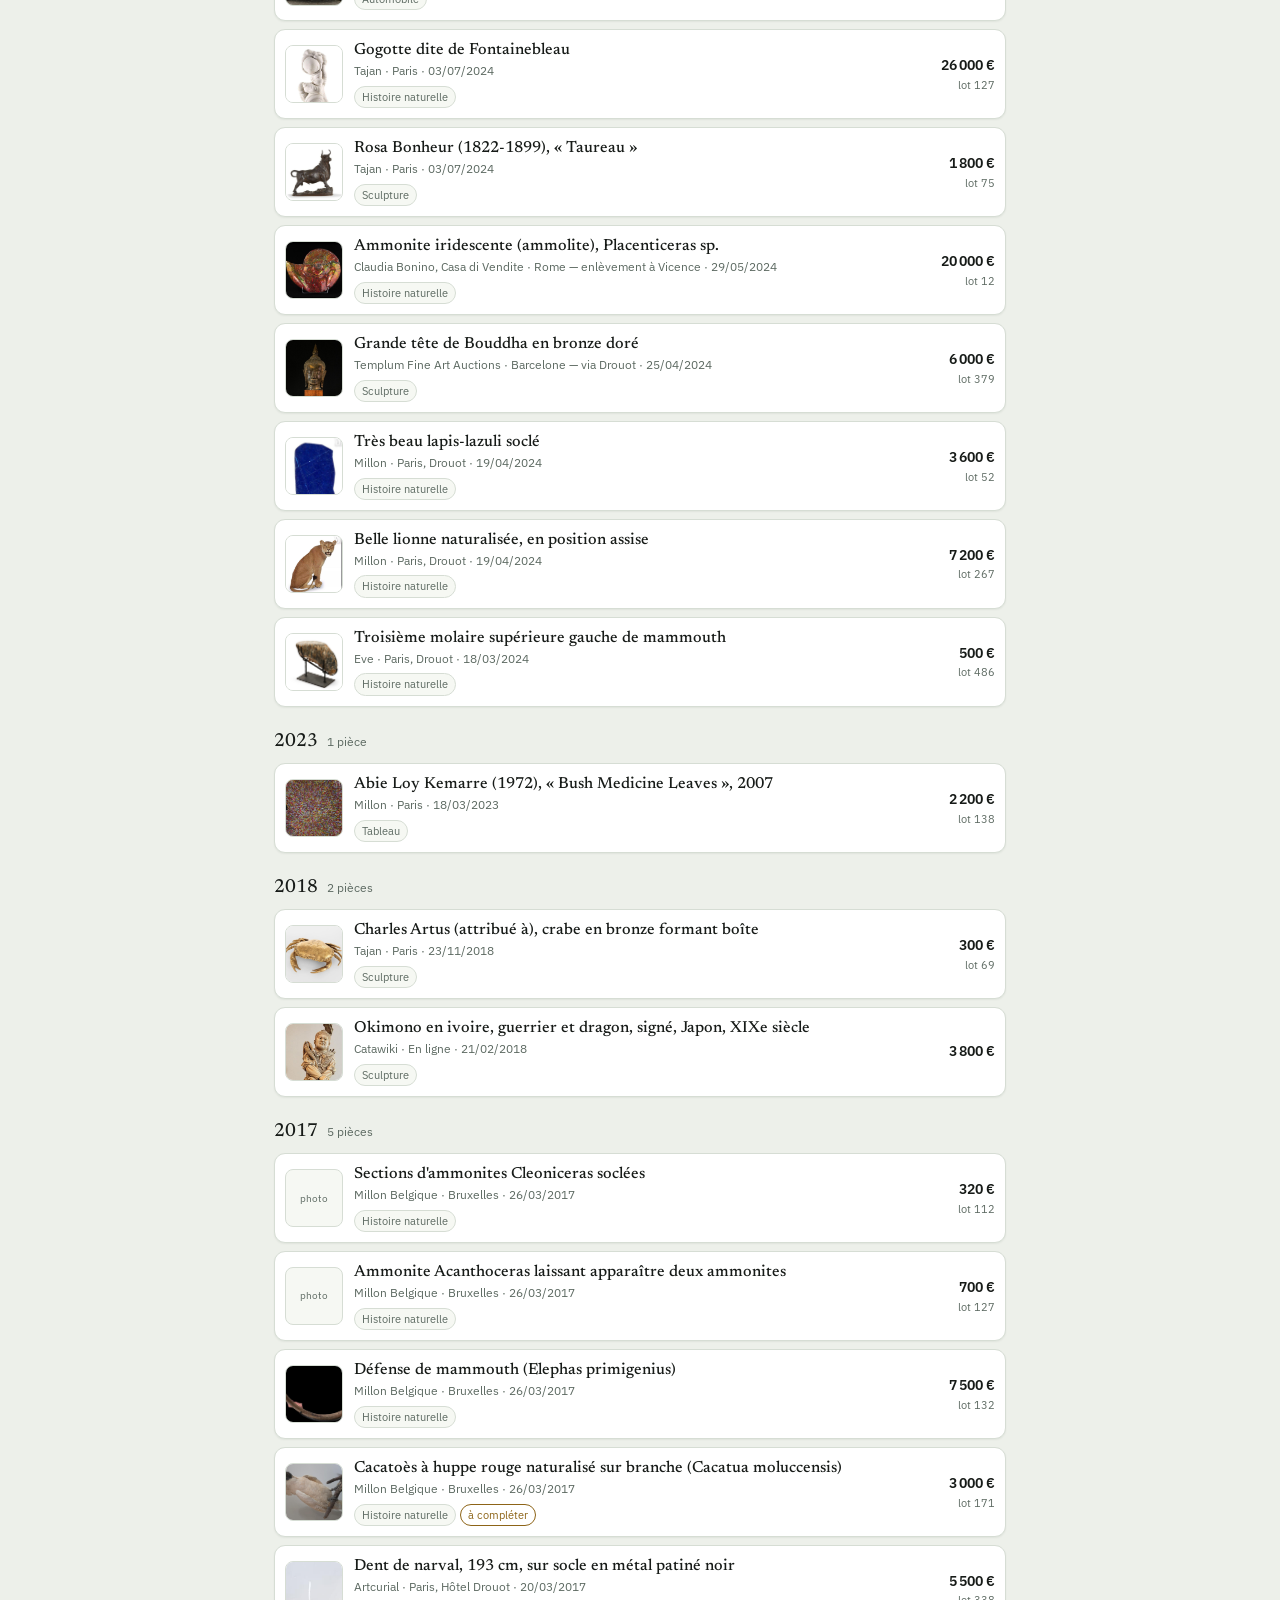
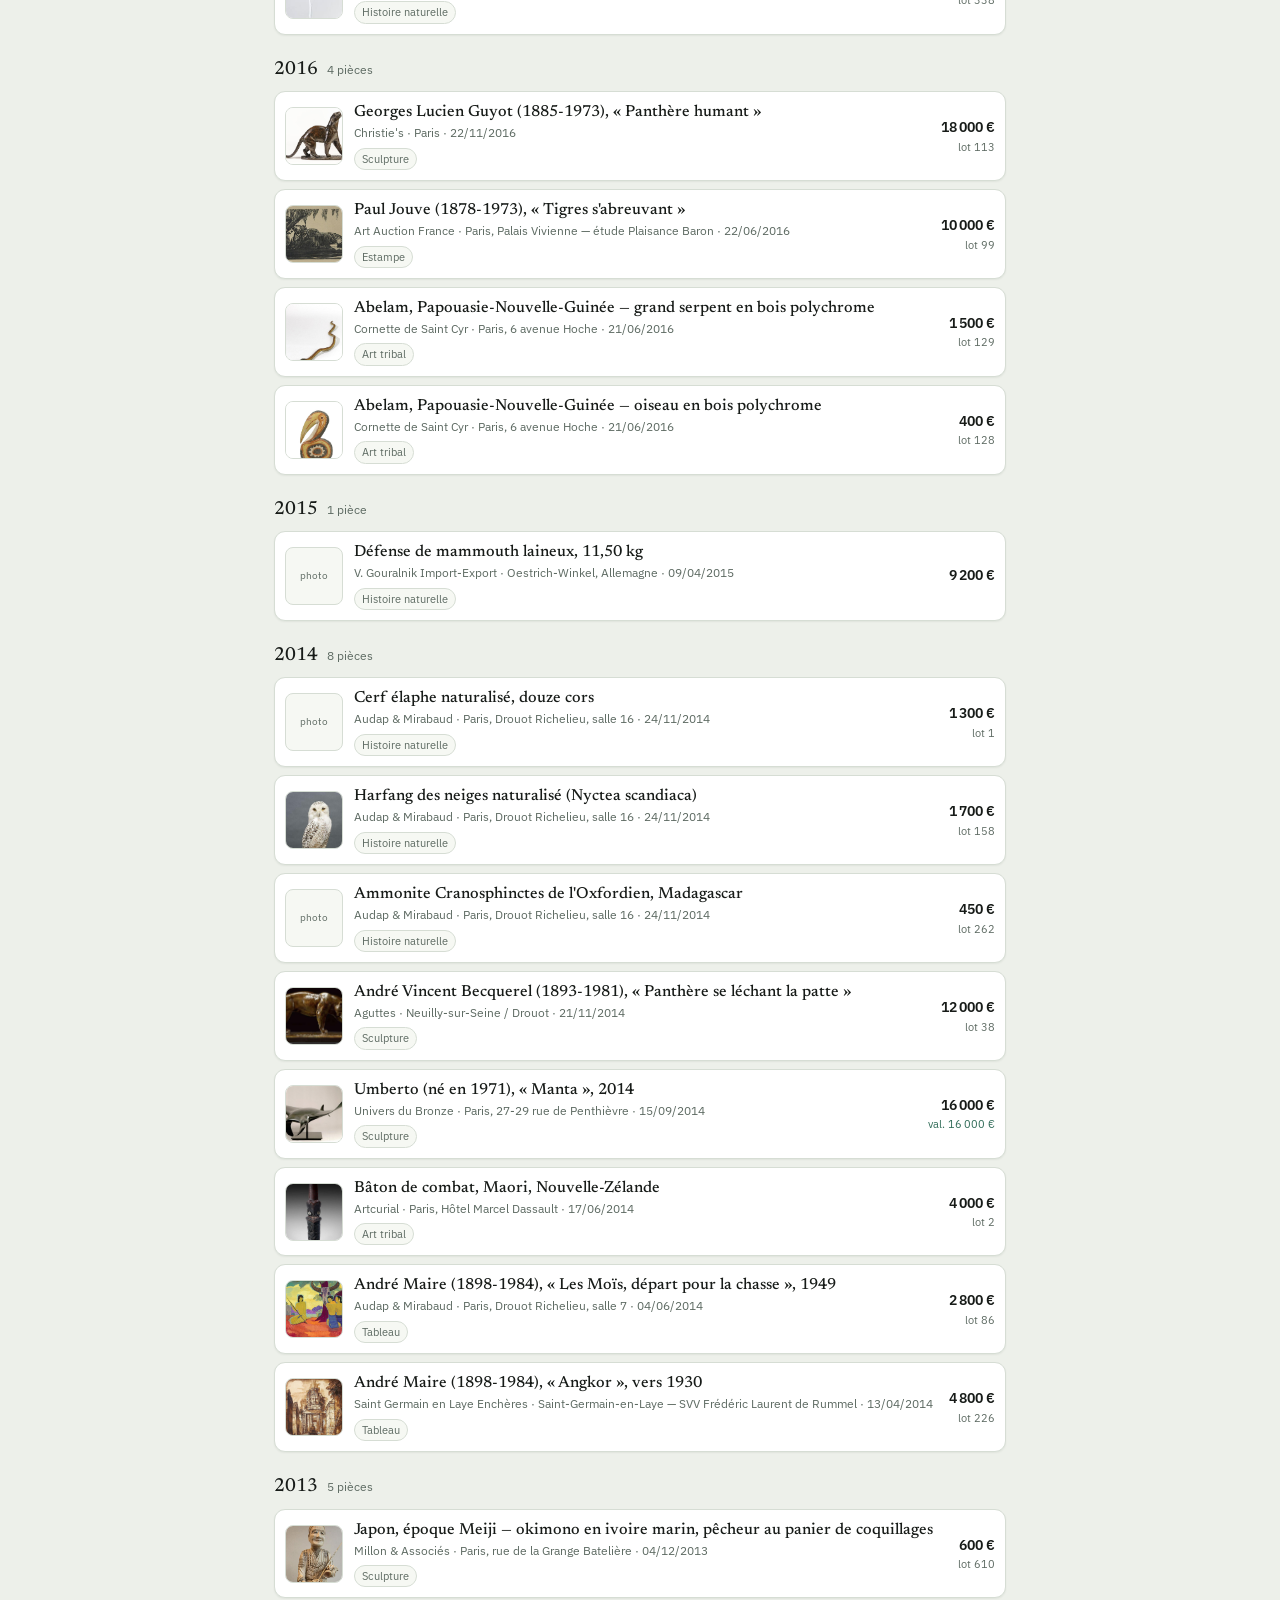
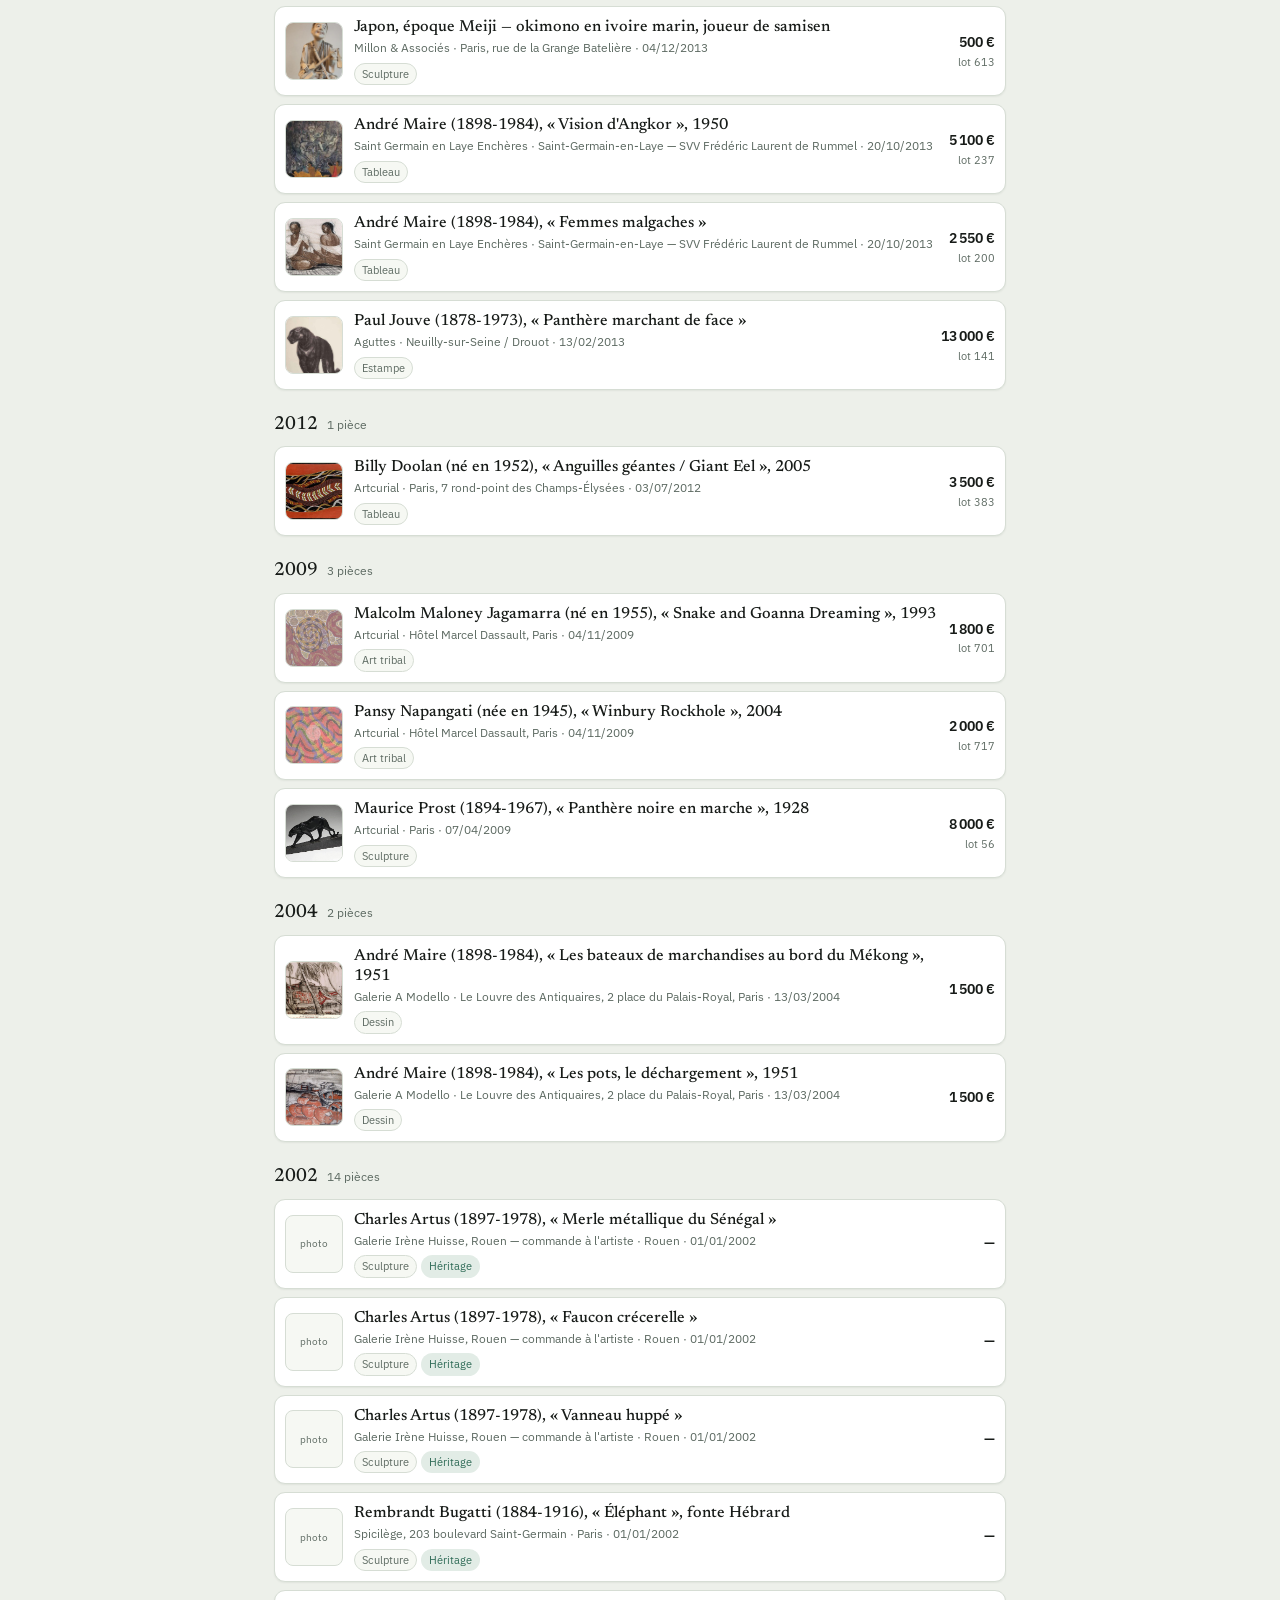
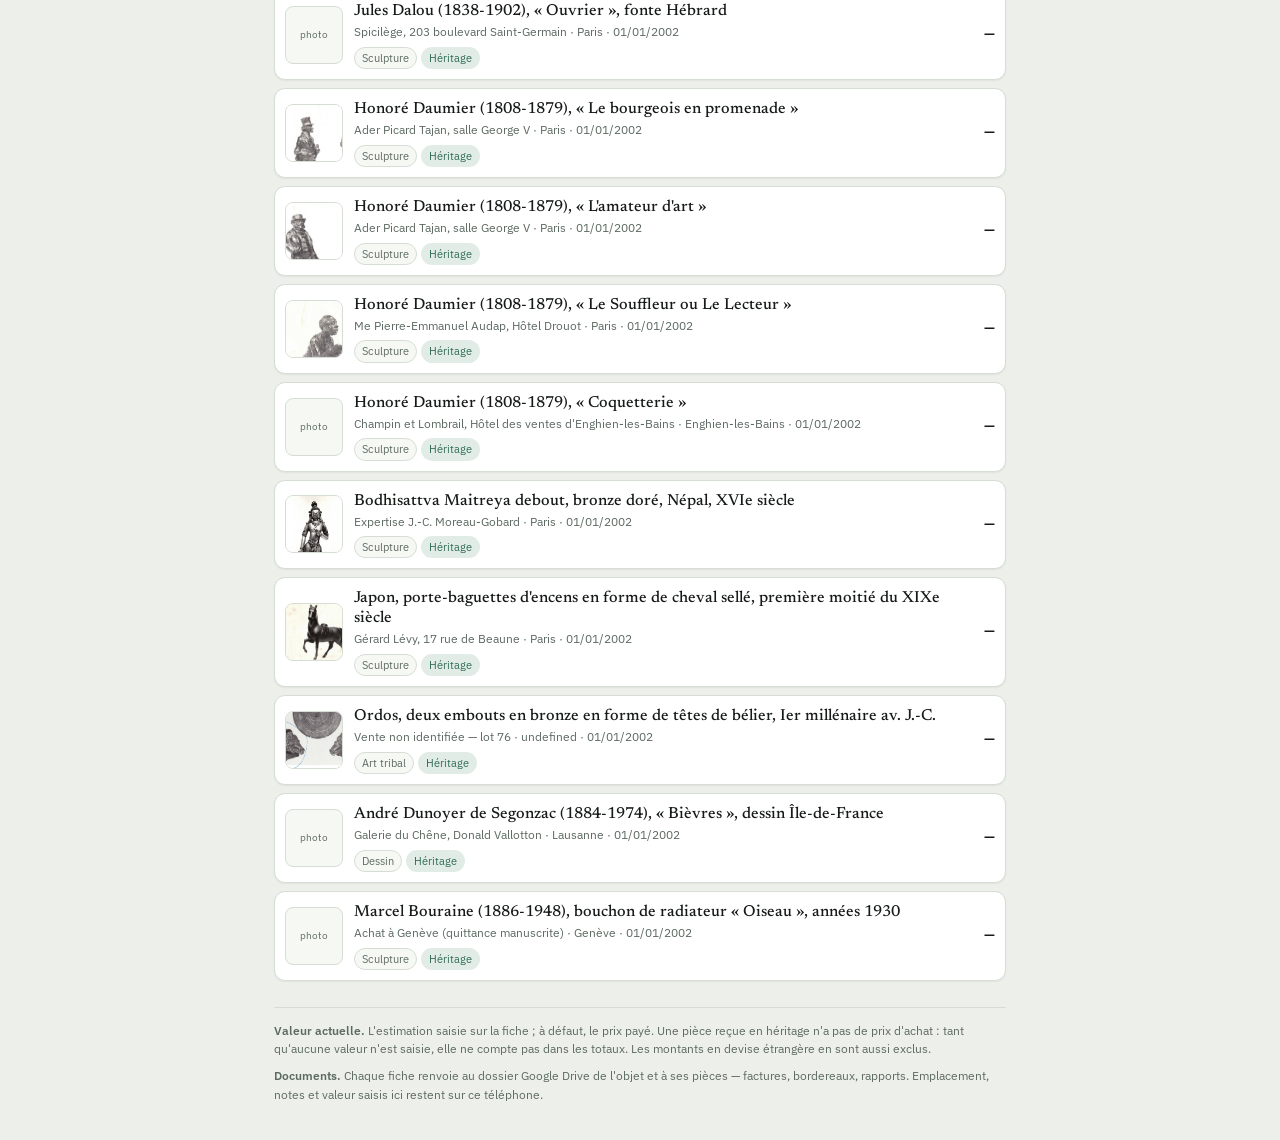
==== commit 0594566c: "Mettre à jour l'inventaire : 64 pièces, dont 14 reçues en héritage Reprise des ajouts faits dans l'a" ====
--- a/messine-android/app/src/main/assets/app.html
+++ b/messine-android/app/src/main/assets/app.html
@@ -161,6 +161,12 @@
       <select id="house"><option value="">Toutes les maisons</option></select>
       <select id="category"><option value="">Toutes les catégories</option></select>
       <select id="year"><option value="">Toutes les années</option></select>
+      <select id="acq">
+        <option value="">Toutes origines</option>
+        <option value="achat">Achat</option>
+        <option value="heritage">Héritage</option>
+        <option value="don">Don</option>
+      </select>
       <select id="viewMode">
         <option value="cards">Fiches</option>
         <option value="table">Tableau</option>
@@ -178,7 +184,8 @@
 
   <footer>
     <p><strong>Valeur actuelle.</strong> L'estimation saisie sur la fiche ; à défaut, le prix payé.
-    Les montants en devise étrangère sont exclus des totaux en euros.</p>
+    Une pièce reçue en héritage n'a pas de prix d'achat : tant qu'aucune valeur n'est saisie,
+    elle ne compte pas dans les totaux. Les montants en devise étrangère en sont aussi exclus.</p>
     <p><strong>Documents.</strong> Chaque fiche renvoie au dossier Google Drive de l'objet et à ses
     pièces — factures, bordereaux, rapports. Emplacement, notes et valeur saisis ici restent sur ce téléphone.</p>
   </footer>
@@ -299,7 +306,7 @@
   }
 
   function markActive() {
-    ["house", "category", "year"].forEach(function (id) {
+    ["house", "category", "year", "acq"].forEach(function (id) {
       var s = document.getElementById(id);
       s.classList.toggle("on", !!s.value);
     });
@@ -312,6 +319,7 @@
     var house = document.getElementById("house").value;
     var category = document.getElementById("category").value;
     var year = document.getElementById("year").value;
+    var acq = document.getElementById("acq").value;
     var viewMode = document.getElementById("viewMode").value;
     var groupBy = document.getElementById("groupBy").value;
     document.getElementById("groupBy").style.display = viewMode === "table" ? "none" : "";
@@ -321,6 +329,7 @@
       if (house && i.house !== house) return false;
       if (category && i.category !== category) return false;
       if (year && yearOf(i) !== year) return false;
+      if (acq && acqOf(i) !== acq) return false;
       if (!q) return true;
       var hay = [stripTags(i.title), i.house, i.sale, i.lot, i.origin, i.invoiceRef,
                  v.location, v.notes, v.valueSource, ACQ[acqOf(i)]]
@@ -363,9 +372,9 @@
     var t = document.createElement("table");
     t.className = "recap";
     var head = document.createElement("thead"), hr = document.createElement("tr");
-    ["Objet", "Maison / provenance", "Date", "Prix d'achat", "Valeur actuelle",
+    ["Objet", "Origine", "Maison / provenance", "Date", "Prix d'achat", "Valeur actuelle",
      "Source de la valeur", "Emplacement"].forEach(function (h, k) {
-      hr.appendChild(el("th", (k === 3 || k === 4) ? "num" : null, h));
+      hr.appendChild(el("th", (k === 4 || k === 5) ? "num" : null, h));
     });
     head.appendChild(hr); t.appendChild(head);
 
@@ -378,6 +387,9 @@
       a.type = "button";
       a.addEventListener("click", function () { openSheet(i); });
       tdTitle.appendChild(a); tr.appendChild(tdTitle);
+      var tdAcq = document.createElement("td");
+      tdAcq.appendChild(el("span", "chip acq", ACQ[acqOf(i)]));
+      tr.appendChild(tdAcq);
       tr.appendChild(el("td", null, i.house + (i.city ? " · " + i.city : "")));
       tr.appendChild(el("td", null, frDate(i.saleDate)));
       tr.appendChild(el("td", "num", i.price != null ? fmtMoney(i.price, i.currency) : "—"));
@@ -397,6 +409,7 @@
 
     var foot = document.createElement("tfoot"), fr = document.createElement("tr");
     fr.appendChild(el("td", null, rows.length + " objet" + (rows.length > 1 ? "s" : "")));
+    fr.appendChild(el("td", null, ""));
     fr.appendChild(el("td", null, ""));
     fr.appendChild(el("td", null, "Totaux €"));
     fr.appendChild(el("td", "num", fmtMoney(totalAchat, "EUR")));
@@ -606,7 +619,7 @@
     return false;
   };
 
-  ["q", "house", "category", "year", "viewMode", "groupBy"].forEach(function (id) {
+  ["q", "house", "category", "year", "acq", "viewMode", "groupBy"].forEach(function (id) {
     document.getElementById(id).addEventListener(id === "q" ? "input" : "change", render);
   });
 
@@ -615,9 +628,9 @@
     .then(function (state) {
       ITEMS = state.items || [];
       document.getElementById("standfirst").textContent =
-        ITEMS.length + " pièces achetées en vente publique ou de gré à gré. "
-        + "Chaque fiche porte sa valeur et renvoie à son dossier Google Drive. "
-        + "Données au " + frDate(state.updated) + ".";
+        ITEMS.length + " pièces — achetées en vente publique ou de gré à gré, "
+        + "ou reçues en héritage. Chaque fiche porte sa valeur et renvoie à son "
+        + "dossier Google Drive. Données au " + frDate(state.updated) + ".";
       fillSelect("house", unique(function (i) { return i.house; }));
       fillSelect("category", unique(function (i) { return i.category; }));
       fillSelect("year", unique(yearOf));
